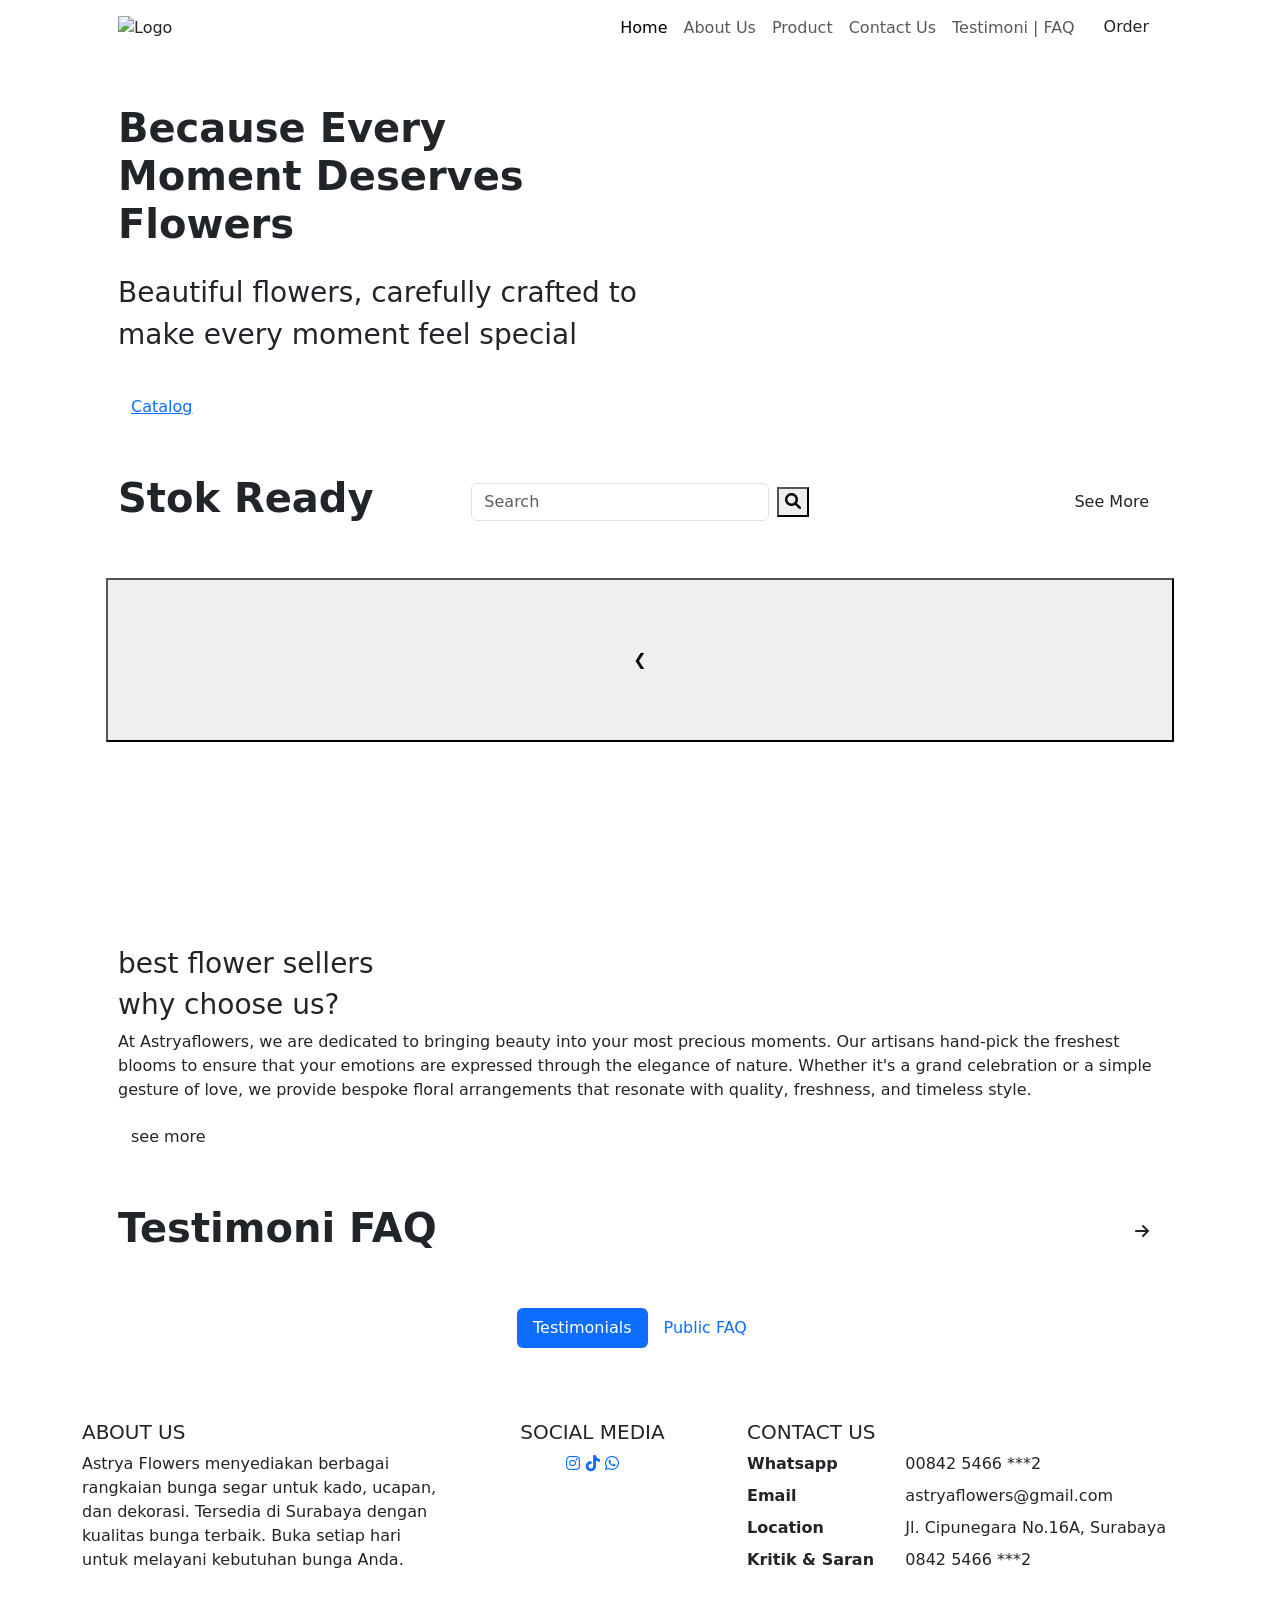
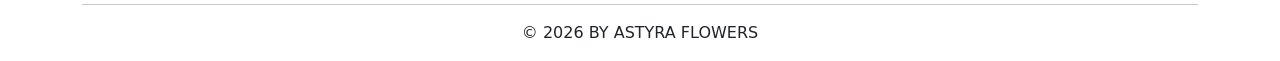
==== index.html @ 5ad3dd06 "Add files via upload" ====
<!doctype html>
<html lang="en">
  <head>
    <meta charset="utf-8" />
    <meta name="viewport" content="width=device-width, initial-scale=1" />
    <title>Tokoh Bunga Si Tasya</title>
    <link
      href="https://cdn.jsdelivr.net/npm/bootstrap@5.3.8/dist/css/bootstrap.min.css"
      rel="stylesheet"
      integrity="sha384-sRIl4kxILFvY47J16cr9ZwB07vP4J8+LH7qKQnuqkuIAvNWLzeN8tE5YBujZqJLB"
      crossorigin="anonymous"
    />
    <link
      rel="stylesheet"
      href="https://cdnjs.cloudflare.com/ajax/libs/font-awesome/6.0.0/css/all.min.css"
    />
    <link
      href="https://fonts.googleapis.com/css2?family=Poppins:ital,wght@0,100;0,200;
0,300;0,400;0,500;0,600;0,700;0,800;0,900;1,100;1,200;1,300;1,400;1,500;1,600;1,700;1,800;1,900&display=swap"
      rel="stylesheet"
    />
    <link rel="preconnect" href="https://fonts.googleapis.com" />
    <link rel="preconnect" href="https://fonts.gstatic.com" crossorigin />
    <link
      href="https://fonts.googleapis.com/css2?family=Manrope:wght@200..800&family=Poppins:ital,wght@0,100;0,
200;0,300;0,400;0,500;0,600;0,700;0,800;0,900;1,100;1,200;1,300;1,400;1,500;1,600;1,700;1,800;1,900&display=swap"
      rel="stylesheet"
    />
    <script src="assets/js/script.js"></script>
    <link rel="stylesheet" href="assets/css/style.css" />
  </head>
  <body>
    <nav class="navbar navbar-expand-lg bg-body fixed-top sticky-top">
      <div class="container-lg px-sm-5">
        <img
          src="assets/img/logo.png"
          alt="Logo"
          width="130"
          class="d-inline-block align-text-top"
        />
        <button
          class="navbar-toggler"
          type="button"
          data-bs-toggle="collapse"
          data-bs-target="#navbarNav"
        >
          <i class="fas fa-bars"></i>
        </button>
        <div
          class="collapse navbar-collapse justify-content-end"
          id="navbarNav"
        >
          <ul class="navbar-nav">
            <li class="nav-item">
              <a class="nav-link active" aria-current="page" href="index.html"
                >Home</a
              >
            </li>
            <li class="nav-item">
              <a class="nav-link" href="menu/aboutus.html">About Us</a>
            </li>
            <li class="nav-item">
              <a class="nav-link" href="menu/search.html">Product</a>
            </li>
            <li class="nav-item">
              <a class="nav-link" href="menu/contact.html">Contact Us</a>
            </li>
            <li class="nav-item">
              <a class="nav-link" href="menu/testimoni.html">Testimoni | FAQ</a>
            </li>
            <li class="nav-item ms-2">
              <a
                href="menu/order.html"
                class="btn"
                tabindex="-1"
                role="button"
                aria-disabled="true"
                >Order</a
              >
            </li>
          </ul>
        </div>
      </div>
    </nav>
    <main class="container-lg px-5">
      <div class="my-5">
        <div class="content1 d-flex flex-column flex-md-row">
          <div class="col order-2 order-md-1 d-flex align-items-center">
            <div class="content-left d-flex flex-column gap-3">
              <h1 class="content-left-text fw-bold">
                Because Every <br />
                <span> Moment Deserves</span> <br />
                Flowers
              </h1>

              <p class="fs-3">
                Beautiful flowers, carefully crafted to make every moment feel
                special
              </p>

              <button class="btn align-self-start" type="button">
                <a href="menu/catalog.html"> Catalog</a>
              </button>
            </div>
          </div>
          <div class="col order-1 order-md-2 d-flex align-items-center">
            <div class="content-right">
              <img
                src="assets/img/content-img1.jpeg"
                class="content-right-img"
                alt=""
              />
            </div>
          </div>
        </div>
      </div>
      <div class="content2 my-5">
        <div
          class="content2-top mb-5 d-flex flex-md-row flex-column gap-3 align-items-center"
        >
          <div class="left col">
            <h1 class="heading fw-bold text-start"><span>Stok </span>Ready</h1>
          </div>
          <div class="center col">
            <form class="d-flex align-items-center" role="search">
              <input
                class="form-control me-2"
                type="search"
                placeholder="Search"
                aria-label="Search"
              />
              <button class="search-btn">
                <i class="fa-solid fa-magnifying-glass"></i>
              </button>
            </form>
          </div>
          <div
            class="right col justify-content-lg-end justify-content-center d-none d-md-flex"
          >
            <a href="menu/search.html" class="btn">See More</a>
          </div>
        </div>
        <div class="content2-main position-relative">
          <div
            class="row g-4 flex-nowrap overflow-hidden"
            id="productSlider"
            style="scroll-behavior: smooth"
          >
            <button class="btn-slider prev" onclick="slideLeft()">
              &#10094;
            </button>
            <button class="btn-slider next" onclick="slideRight()">
              &#10095;
            </button>
            <div class="col-lg-3 col-md-4 col-12 col-slider">
              <div class="card custom-card mb-3">
                <div class="img-wrapper">
                  <img
                    src="assets/img/img (1).jpg"
                    class="card-img-top"
                    alt="..."
                  />
                </div>
                <div class="card-body row">
                  <div class="col-6 text-start">Arlina</div>
                  <div class="col-6 text-end">
                    <span class="badge-custom">31</span>
                  </div>
                  <div class="col-12 text-harga">Rp.500.000</div>
                </div>
                <div
                  class="card-footer d-flex align-items-center justify-content-center gap-2"
                >
                  <i class="fa-brands fa-whatsapp fs-4"></i>
                  <span>Order Now</span>
                </div>
              </div>
            </div>
            <div class="col-lg-3 col-md-4 col-12 col-slider">
              <div class="card custom-card mb-3">
                <div class="img-wrapper">
                  <img
                    src="assets/img/img (2).jpg"
                    class="card-img-top"
                    alt="..."
                  />
                </div>
                <div class="card-body row">
                  <div class="col-6 text-start">Arlina</div>
                  <div class="col-6 text-end">
                    <span class="badge-custom">31</span>
                  </div>
                  <div class="col-12 text-harga">Rp.500.000</div>
                </div>
                <div
                  class="card-footer d-flex align-items-center justify-content-center gap-2"
                >
                  <i class="fa-brands fa-whatsapp fs-4"></i>
                  <span>Order Now</span>
                </div>
              </div>
            </div>
            <div class="col-lg-3 col-md-4 col-12 col-slider">
              <div class="card custom-card mb-3">
                <div class="img-wrapper">
                  <img
                    src="assets/img/img (3).jpg"
                    class="card-img-top"
                    alt="..."
                  />
                </div>
                <div class="card-body row">
                  <div class="col-6 text-start">Arlina</div>
                  <div class="col-6 text-end">
                    <span class="badge-custom">31</span>
                  </div>
                  <div class="col-12 text-harga">Rp.500.000</div>
                </div>
                <div
                  class="card-footer d-flex align-items-center justify-content-center gap-2"
                >
                  <i class="fa-brands fa-whatsapp fs-4"></i>
                  <span>Order Now</span>
                </div>
              </div>
            </div>
            <div class="col-lg-3 col-md-4 col-12 col-slider">
              <div class="card custom-card mb-3">
                <div class="img-wrapper">
                  <img
                    src="assets/img/img (1).jpg"
                    class="card-img-top"
                    alt="..."
                  />
                </div>
                <div class="card-body row">
                  <div class="col-6 text-start">Arlina</div>
                  <div class="col-6 text-end">
                    <span class="badge-custom">31</span>
                  </div>
                  <div class="col-12 text-harga">Rp.500.000</div>
                </div>
                <div
                  class="card-footer d-flex align-items-center justify-content-center gap-2"
                >
                  <i class="fa-brands fa-whatsapp fs-4"></i>
                  <span>Order Now</span>
                </div>
              </div>
            </div>
            <div class="col-lg-3 col-md-4 col-12 col-slider">
              <div class="card custom-card mb-3">
                <div class="img-wrapper">
                  <img
                    src="assets/img/img (2).jpg"
                    class="card-img-top"
                    alt="..."
                  />
                </div>
                <div class="card-body row">
                  <div class="col-6 text-start">Arlina</div>
                  <div class="col-6 text-end">
                    <span class="badge-custom">31</span>
                  </div>
                  <div class="col-12 text-harga">Rp.500.000</div>
                </div>
                <div
                  class="card-footer d-flex align-items-center justify-content-center gap-2"
                >
                  <i class="fa-brands fa-whatsapp fs-4"></i>
                  <span>Order Now</span>
                </div>
              </div>
            </div>
            <div class="col-lg-3 col-md-4 col-12 col-slider">
              <div class="card custom-card mb-3">
                <div class="img-wrapper">
                  <img
                    src="assets/img/img (3).jpg"
                    class="card-img-top"
                    alt="..."
                  />
                </div>
                <div class="card-body row">
                  <div class="col-6 text-start">Arlina</div>
                  <div class="col-6 text-end">
                    <span class="badge-custom">31</span>
                  </div>
                  <div class="col-12 text-harga">Rp.500.000</div>
                </div>
                <div
                  class="card-footer d-flex align-items-center justify-content-center gap-2"
                >
                  <i class="fa-brands fa-whatsapp fs-4"></i>
                  <span>Order Now</span>
                </div>
              </div>
            </div>
            <div class="col-lg-3 col-md-4 col-12 col-slider">
              <div class="card custom-card mb-3">
                <div class="img-wrapper">
                  <img
                    src="assets/img/img (1).jpg"
                    class="card-img-top"
                    alt="..."
                  />
                </div>
                <div class="card-body row">
                  <div class="col-6 text-start">Arlina</div>
                  <div class="col-6 text-end">
                    <span class="badge-custom">31</span>
                  </div>
                  <div class="col-12 text-harga">Rp.500.000</div>
                </div>
                <div
                  class="card-footer d-flex align-items-center justify-content-center gap-2"
                >
                  <i class="fa-brands fa-whatsapp fs-4"></i>
                  <span>Order Now</span>
                </div>
              </div>
            </div>
          </div>
        </div>
        <div class="content3 my-5">
          <div class="row">
            <div class="video-container">
              <video src="assets/video/video.mp4" loop autoplay muted></video>
              <h3>best flower sellers</h3>
            </div>
            <div class="content-about-us">
              <h3>why choose us?</h3>
              <p>
                At Astryaflowers, we are dedicated to bringing beauty into your
                most precious moments. Our artisans hand-pick the freshest
                blooms to ensure that your emotions are expressed through the
                elegance of nature. Whether it's a grand celebration or a simple
                gesture of love, we provide bespoke floral arrangements that
                resonate with quality, freshness, and timeless style.
              </p>
              <a href="#" class="btn"> see more</a>
            </div>
          </div>
        </div>
      </div>
      <div class="content4 my-5">
        <div
          class="content4-test mb-5 d-flex flex-md-row flex-column gap-3 align-items-center"
        >
          <div class="left col">
            <h1 class="heading fw-bold text-start">
              <span>Testimoni </span>FAQ
            </h1>
          </div>
          <div
            class="right col justify-content-lg-end justify-content-center d-none d-md-flex"
          >
            <a href="menu/search.html" class="btn"
              ><i class="fa-solid fa-arrow-right"></i
            ></a>
          </div>
        </div>
        <div class="row d-flex align-items-center justify-content-center">
          <div class="col-lg-7">
            <ul
              class="nav nav-pills mb-4 justify-content-center"
              id="pills-tab"
              role="tablist"
            >
              <li class="nav-item">
                <button
                  class="nav-link active custom-pill"
                  id="pills-testi-tab"
                  data-bs-toggle="pill"
                  data-bs-target="#pills-testi"
                >
                  Testimonials
                </button>
              </li>
              <li class="nav-item">
                <button
                  class="nav-link custom-pill"
                  id="pills-faq-tab"
                  data-bs-toggle="pill"
                  data-bs-target="#pills-faq"
                >
                  Public FAQ
                </button>
              </li>
            </ul>

            <div class="tab-content" id="pills-tabContent">
              <div class="tab-pane fade show active" id="pills-testi">
                <div id="testimonialList" class="feedback-display-area"></div>
              </div>
              <div class="tab-pane fade" id="pills-faq">
                <div id="faqList" class="feedback-display-area"></div>
              </div>
            </div>
          </div>
        </div>
      </div>
    </main>
    <footer class="footer-section">
      <div class="container">
        <div class="row gy-4">
          <div class="col-lg-4 col-md-6">
            <h5 class="footer-title">ABOUT US</h5>
            <p class="footer-text">
              Astrya Flowers menyediakan berbagai rangkaian bunga segar untuk
              kado, ucapan, dan dekorasi. Tersedia di Surabaya dengan kualitas
              bunga terbaik. Buka setiap hari untuk melayani kebutuhan bunga
              Anda.
            </p>
          </div>

          <div class="col-lg-3 col-md-6 text-lg-center">
            <h5 class="footer-title">SOCIAL MEDIA</h5>
            <div class="social-icons">
              <a href="#"><i class="fa-brands fa-instagram"></i></a>
              <a href="#"><i class="fa-brands fa-tiktok"></i></a>
              <a href="#"><i class="fa-brands fa-whatsapp"></i></a>
            </div>
          </div>

          <div class="col-lg-5 col-md-12">
            <h5 class="footer-title">CONTACT US</h5>
            <div class="contact-info">
              <div class="row mb-2">
                <div class="col-4 fw-bold label-color">Whatsapp</div>
                <div class="col-8 footer-text">00842 5466 ***2</div>
              </div>
              <div class="row mb-2">
                <div class="col-4 fw-bold label-color">Email</div>
                <div class="col-8 footer-text">astryaflowers@gmail.com</div>
              </div>
              <div class="row mb-2">
                <div class="col-4 fw-bold label-color">Location</div>
                <div class="col-8 footer-text">
                  Jl. Cipunegara No.16A, Surabaya
                </div>
              </div>
              <div class="row">
                <div class="col-4 fw-bold label-color">Kritik & Saran</div>
                <div class="col-8 footer-text">0842 5466 ***2</div>
              </div>
            </div>
          </div>
        </div>
        <div class="footer-bottom text-center">
          <hr class="footer-hr" />
          <p>&copy; 2026 BY ASTYRA FLOWERS</p>
        </div>
      </div>
    </footer>

    <script src="assets/js/script.js"></script>
    <script
      src="https://cdn.jsdelivr.net/npm/bootstrap@5.3.8/dist/js/bootstrap.bundle.min.js"
      integrity="sha384-FKyoEForCGlyvwx9Hj09JcYn3nv7wiPVlz7YYwJrWVcXK/BmnVDxM+D2scQbITxI"
      crossorigin="anonymous"
    ></script>
  </body>
</html>
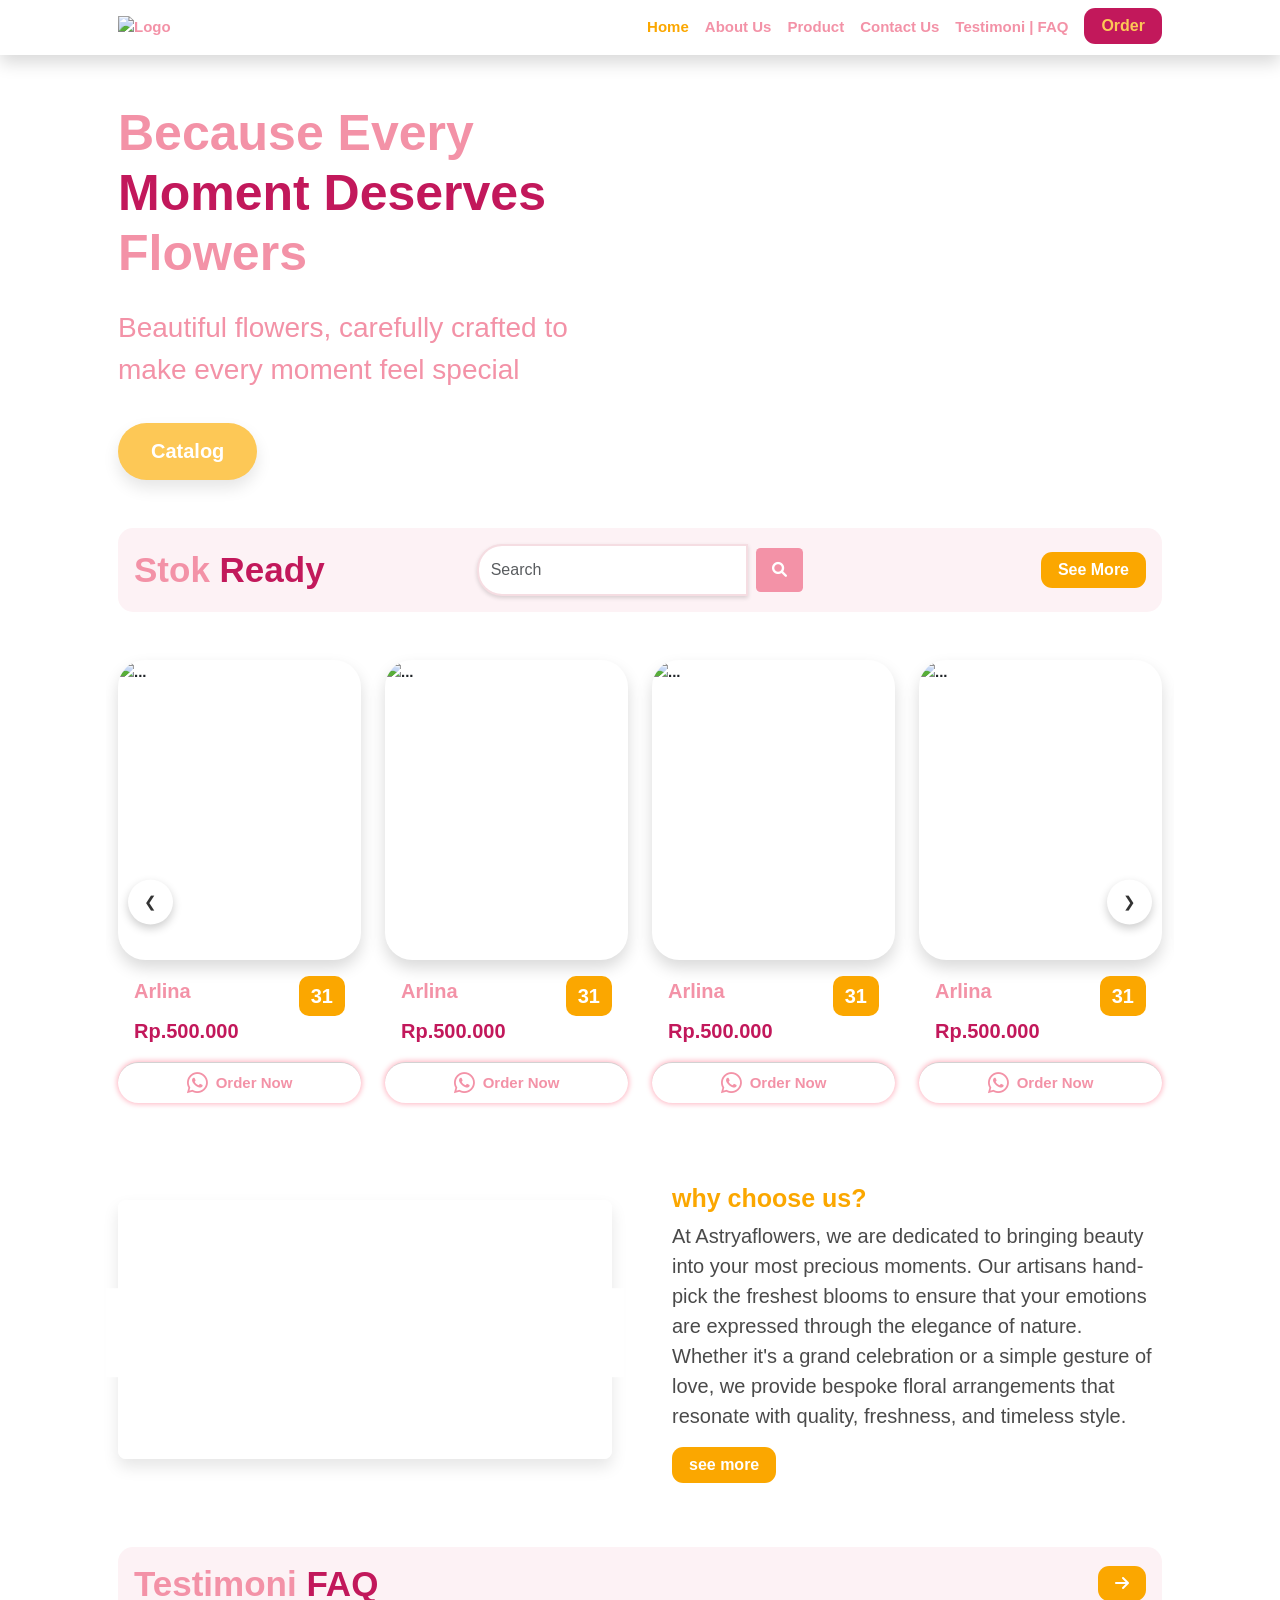
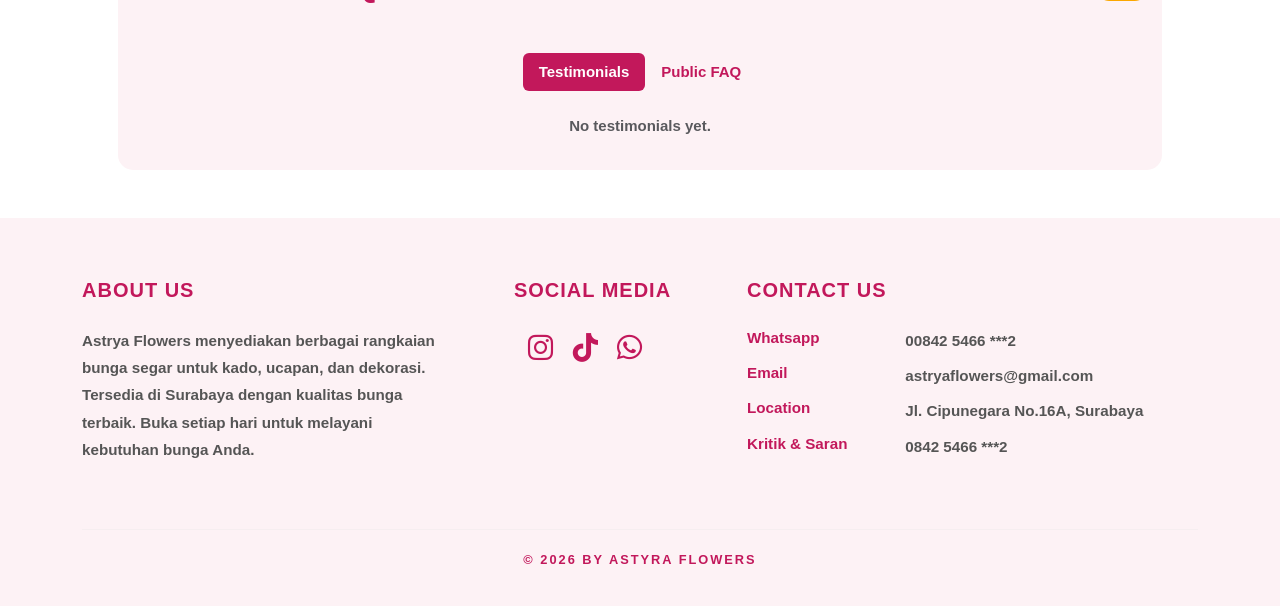
==== commit 1c95273d: "Update index.html" ====
--- a/index.html
+++ b/index.html
@@ -26,8 +26,8 @@
 200;0,300;0,400;0,500;0,600;0,700;0,800;0,900;1,100;1,200;1,300;1,400;1,500;1,600;1,700;1,800;1,900&display=swap"
       rel="stylesheet"
     />
-    <script src="assets/js/script.js"></script>
-    <link rel="stylesheet" href="assets/css/style.css" />
+    <script src="js/script.js"></script>
+    <link rel="stylesheet" href="css/style.css" />
   </head>
   <body>
     <nav class="navbar navbar-expand-lg bg-body fixed-top sticky-top">
@@ -454,7 +454,7 @@
       </div>
     </footer>
 
-    <script src="assets/js/script.js"></script>
+    <script src="js/script.js"></script>
     <script
       src="https://cdn.jsdelivr.net/npm/bootstrap@5.3.8/dist/js/bootstrap.bundle.min.js"
       integrity="sha384-FKyoEForCGlyvwx9Hj09JcYn3nv7wiPVlz7YYwJrWVcXK/BmnVDxM+D2scQbITxI"
--- a/css/style.css
+++ b/css/style.css
@@ -0,0 +1,889 @@
+:root {
+  --primary-text: "poppins", sans-serif;
+  --secondary-text: "manrope", sans-serif;
+  --pink: #f392a7;
+  --black: #000000;
+  --white: #ffffff;
+  --yellow: #fdc856;
+  --maroon: #c2185b;
+  --yellow1: #fba700;
+  --regular: 400;
+  --semibold: 600;
+  --bold: 700;
+  --shadow-soft: 0 0.3rem 0.5rem rgba(0, 0, 0, 0.1);
+  --shadow-medium: 0 8px 16px rgba(0, 0, 0, 0.15);
+  --radius-pill: 5rem;
+  --radius-soft: 5px;
+}
+body {
+  font-family: var(--primary-text);
+  font-weight: var(--semibold);
+  color: var(--pink) !important;
+  font-size: 15px;
+}
+
+.navbar {
+  box-shadow: var(--shadow-medium);
+}
+.navbar-nav .nav-item a {
+  color: var(--pink);
+  transition: color 0.2s;
+}
+.navbar-nav .nav-item a:hover {
+  color: var(--yellow1);
+}
+.navbar-nav .nav-item .active {
+  color: var(--yellow1);
+}
+.navbar-nav .nav-item .btn {
+  font-weight: var(--bold);
+  padding: 0.3rem 1rem;
+  border-radius: 0.7rem;
+  background-color: var(--maroon);
+  color: var(--yellow);
+  transition:
+    color 0.2s,
+    background-color 0.2s;
+}
+.navbar-nav .nav-item .btn:hover {
+  color: var(--white);
+  background-color: var(--pink);
+}
+.navbar-toggler {
+  border: none;
+  color: var(--pink);
+}
+
+.navbar-toggler:focus {
+  outline: none;
+  box-shadow: none;
+}
+.content-left h1 {
+  font-size: 50px;
+  font-family: var(--primary-text);
+}
+.content-left-text span {
+  color: var(--maroon);
+  font-weight: var(--bold);
+}
+.content-left p {
+  font-weight: var(--regular);
+  font-family: var(--secondary-text);
+}
+.content-left .btn {
+  background-color: var(--yellow);
+  padding: 0.8rem 2rem;
+  border-radius: 5rem;
+  font-size: 20px;
+  box-shadow: 0 8px 16px rgba(0, 0, 0, 0.1);
+}
+.content-left .btn a {
+  text-decoration: none;
+  color: var(--white);
+  font-weight: var(--bold);
+}
+.content-left .btn:hover {
+  background-color: var(--yellow1);
+}
+
+.content-right-img {
+  width: 100%;
+
+  -webkit-mask-image: linear-gradient(to bottom, black 50%, transparent 100%);
+  mask-image: linear-gradient(to bottom, black 50%, transparent 100%);
+
+  -webkit-mask-repeat: no-repeat;
+  mask-repeat: no-repeat;
+
+  -webkit-mask-size: 100% 100%;
+  mask-size: 100% 100%;
+}
+
+.content2 .content2-top {
+  border-radius: 15px;
+  padding: 1rem;
+  background: #fdf2f5;
+}
+.content2 .heading {
+  font-family: var(--primary-text);
+  font-weight: var(--bold);
+  font-size: 35px;
+  color: var(--maroon);
+  margin: 0;
+}
+.content2 span {
+  color: var(--pink);
+  margin: 0;
+}
+.content2 .content2-top .btn {
+  font-weight: var(--bold);
+  padding: 0.3rem 1rem;
+  border-radius: 0.7rem;
+  background-color: var(--yellow1);
+  color: var(--white);
+  transition:
+    color 0.2s,
+    background-color 0.2s;
+}
+.content2 .content2-top .btn:hover {
+  color: var(--white);
+  background-color: var(--pink);
+}
+.content2 .center .search-btn {
+  background: var(--pink);
+  border: none;
+  padding: 11px 16px;
+  border-radius: 10%;
+  color: var(--white);
+}
+.content2 .center .form-control {
+  border: 2px solid #f5dde2;
+  border-radius: 25px 0 0 25px;
+  box-shadow: 0 2px 4px rgba(0, 0, 0, 0.15);
+}
+.content2 .center .form-control:focus {
+  box-shadow:
+    0 0 10px pink,
+    0 0 20px pink;
+  border: 2px solid var(--pink);
+}
+.content2-main .card {
+  border: none;
+}
+
+.content2-main .img-wrapper {
+  width: 100%;
+  height: 300px;
+  overflow: hidden;
+  border-radius: 1.7rem;
+  box-shadow: var(--shadow-medium);
+}
+
+.content2-main .img-wrapper img {
+  width: 100%;
+  height: 100%;
+  object-fit: cover;
+  transition: transform 0.4s ease;
+}
+.content2-main .img-wrapper:hover img {
+  transform: scale(1.1);
+}
+
+.content2-main .card-footer {
+  width: 100%;
+  box-shadow:
+    0 0 5px pink,
+    0 0 7px pink;
+  border-radius: 2rem;
+  background: var(--white);
+  color: var(--marron) !important;
+  padding: 8px 13px;
+  transition:
+    background 0.3s,
+    color 0.3s;
+}
+
+.content2-main .card-footer i {
+  color: var(--pink);
+}
+
+.content2-main .card-footer:hover {
+  width: 100%;
+  box-shadow:
+    0 0 5px rgb(159, 149, 151),
+    0 0 7px rgb(148, 132, 134);
+  border-radius: 2rem;
+  background: var(--maroon);
+  color: var(--pink);
+  padding: 8px 13px;
+}
+.content2-main .card-body .text-start {
+  font-weight: var(--bold);
+  font-size: 20px;
+  color: var(--pink);
+}
+.content2-main .card-body .text-harga {
+  font-weight: var(--semibold);
+  font-size: 20px;
+  color: var(--maroon);
+}
+
+.badge-custom {
+  display: inline-block;
+  font-weight: var(--bold);
+  font-size: 20px;
+  background: var(--yellow1);
+  color: #fff !important;
+  padding: 5px 12px;
+  border-radius: 10px;
+  transition: background 0.2s;
+}
+
+.badge-custom:hover {
+  background: var(--pink);
+}
+
+.content2-main {
+  position: relative;
+}
+
+.btn-slider {
+  position: absolute;
+  top: 50%;
+  transform: translateY(-50%);
+  z-index: 999;
+  background: white;
+  color: #333;
+  border: none;
+  box-shadow: 0 4px 10px rgba(0, 0, 0, 0.2);
+  width: 45px;
+  height: 45px;
+  border-radius: 50%;
+  display: flex;
+  align-items: center;
+  justify-content: center;
+  cursor: pointer;
+  transition: all 0.3s ease;
+}
+
+.btn-slider.prev {
+  left: 10px;
+}
+
+.btn-slider.next {
+  right: 10px;
+}
+
+.btn-slider:hover {
+  background: var(--maroon);
+  color: white;
+}
+
+.content3 .row {
+  display: flex;
+  align-items: center;
+  justify-content: center;
+  gap: 2rem;
+  font-family: var(--primary-text);
+  flex-wrap: wrap;
+}
+.content3 .row .video-container {
+  flex: 1 1 30rem;
+  position: relative;
+  width: 100%;
+}
+.content3 .row .video-container h3 {
+  position: absolute;
+  top: 50%;
+  left: 0;
+  transform: translateY(-50%);
+  font-size: clamp(1.5rem, 5vw, 3rem);
+  background: var(--white);
+  width: 100%;
+  padding: 1rem;
+  text-align: center;
+  mix-blend-mode: screen;
+  margin: 0;
+}
+.content3 .row .video-container video {
+  width: 100%;
+  border: 0.8rem solid white; 
+  border-radius: 0.5rem;
+  box-shadow: 0 0.5rem 1rem rgba(0, 0, 0, 0.1);
+  object-fit: cover;
+}
+.content3 .row .content-about-us {
+  flex: 1 1 30rem;
+  padding: 1rem;
+}
+
+.content3 .row .content-about-us h3 {
+  font-size: 25px;
+  color: var(--yellow1);
+  font-weight: var(--bold);
+}
+.content3 .row .content-about-us p {
+  font-size: 20px;
+  color: #4a4a4a;
+  font-family: var(--secondary-text);
+  line-height: 1.5;
+  font-weight: var(--regular);
+}
+
+.content3 .row .content-about-us .btn {
+  font-weight: var(--bold);
+  padding: 0.3rem 1rem;
+  border-radius: 0.7rem;
+  background-color: var(--yellow1);
+  color: var(--white);
+  transition:
+    color 0.2s,
+    background-color 0.2s;
+}
+
+.content3 .row .content-about-us .btn:hover {
+  color: var(--white);
+  background-color: var(--pink);
+}
+
+.footer-section {
+  background-color: #fdf2f5;
+  padding: 60px 0 20px;
+  color: #4a4a4a;
+  font-size: 0.95rem;
+}
+
+.footer-title {
+  color: var(--maroon);
+  font-weight: 700;
+  margin-bottom: 25px;
+  letter-spacing: 1px;
+}
+
+.footer-text {
+  line-height: 1.8;
+  color: #555;
+}
+
+.label-color {
+  color: var(--maroon);
+}
+
+.social-icons a {
+  font-size: 1.8rem;
+  color: var(--maroon);
+  margin-right: 15px;
+  transition: 0.3s;
+}
+
+.social-icons a:hover {
+  opacity: 0.7;
+}
+
+.footer-bottom {
+  margin-top: 50px;
+  text-transform: uppercase;
+  font-size: 0.8rem;
+  letter-spacing: 2px;
+  color: var(--maroon);
+}
+
+.footer-hr {
+  border-top: 1px solid #e0e0e0;
+  margin-bottom: 20px;
+}
+.catalog .title {
+  font-size: 70px;
+  font-weight: var(--bold);
+  color: var(--maroon);
+  line-height: 1.2;
+}
+.catalog .title span {
+  font-family: "Playfair Display", serif;
+  font-weight: var(--bold);
+  font-style: italic;
+  color: var(--yellow1);
+}
+.catalog1 .search-btn {
+  background: var(--pink);
+  border: none;
+  padding: 8px 13px;
+  border-radius: 10%;
+  color: var(--white);
+}
+.catalog1 .form-control {
+  border: 2px solid #f5dde2;
+  border-radius: 25px 0 0 25px;
+  box-shadow: 0 2px 4px rgba(0, 0, 0, 0.15);
+}
+.catalog1 .form-control:focus {
+  box-shadow:
+    0 0 10px pink,
+    0 0 20px pink;
+  border: 2px solid var(--pink);
+}
+.img-wrapper {
+  overflow: hidden;
+  border-radius: 10px;
+}
+.card-overlay {
+  position: absolute;
+  top: 0;
+  left: 0;
+  width: 100%;
+  height: 100%;
+  display: flex;
+  align-items: center;
+  justify-content: center;
+  transition: 0.3s;
+}
+
+.overlay-content {
+  background: rgba(255, 255, 255, 0.9);
+  padding: 10px 20px;
+  border-radius: 50px;
+  text-align: center;
+  color: var(--maroon);
+  box-shadow: 0 4px 15px rgba(0, 0, 0, 0.1);
+  min-width: 120px;
+  border: 1px solid rgba(255, 255, 255, 0.3);
+}
+
+.overlay-content h6 {
+  font-weight: 700;
+  font-size: 0.9rem;
+  margin-bottom: 0;
+}
+
+.overlay-content a {
+  font-size: 0.75rem;
+  color: #666;
+  display: block;
+  text-decoration: none;
+}
+
+.img-wrapper:hover .overlay-content {
+  transform: scale(1.1);
+  background: #ffffff;
+  transition: 0.3s;
+}
+
+.carousel-item::after {
+  content: "";
+  position: absolute;
+  top: 0;
+  left: 0;
+  width: 100%;
+  height: 100%;
+  background: linear-gradient(rgba(0, 0, 0, 0.2), rgba(0, 0, 0, 0.5));
+  z-index: 1;
+}
+
+.carousel-img {
+  height: 500px;
+  object-fit: cover;
+}
+.carousel-caption {
+  font-size: 25px;
+  text-shadow: 1px rgba(0, 0, 0, 0.1);
+  z-index: 2;
+}
+.carousel-caption h5 {
+  font-family: "Playfair Display", serif;
+  font-style: italic;
+  letter-spacing: 3px;
+  font-weight: var(--semibold);
+}
+
+.sub-title {
+  color: var(--maroon);
+  font-weight: 600;
+  text-transform: uppercase;
+  letter-spacing: 3px;
+  font-size: 0.8rem;
+  display: block;
+  margin-bottom: 5px;
+}
+
+.about-title {
+  font-family: "Playfair Display", serif;
+  font-size: 2.8rem;
+  font-weight: 800;
+  line-height: 1.2;
+  color: #333;
+}
+
+.about-title span {
+  color: var(--maroon);
+  font-style: italic;
+}
+
+.p-highlight {
+  font-size: 1.1rem;
+  font-weight: 600;
+  color: #4a4a4a;
+  line-height: 1.6;
+  margin-bottom: 20px;
+  border-left: 3px solid var(--maroon);
+  padding-left: 15px;
+}
+
+.p-normal {
+  font-size: 0.95rem;
+  color: #666;
+  line-height: 1.8;
+  text-align: justify;
+  margin-bottom: 15px;
+}
+
+.feature-item h4 {
+  color: var(--maroon);
+  font-weight: 800;
+}
+
+.feature-item p {
+  text-transform: uppercase;
+  letter-spacing: 1px;
+  font-weight: 500;
+  color: #888;
+}
+.btn-filter {
+  border: 2px solid var(--maroon);
+  background: transparent;
+  color: var(--maroon);
+  border-radius: 50px;
+  padding: 8px 25px;
+  font-weight: 600;
+  transition: 0.3s;
+}
+
+.btn-filter:hover,
+.btn-filter.active {
+  background: var(--maroon);
+  color: white;
+}
+
+.product-item {
+  transition:
+    transform 0.4s ease,
+    opacity 0.4s ease;
+}
+
+.product-item.hide {
+  display: none;
+}
+
+.contactus .title {
+  font-size: 70px;
+  font-weight: var(--bold);
+  color: var(--maroon);
+  line-height: 1.2;
+}
+.contactus .title span {
+  font-family: "Playfair Display", serif;
+  font-weight: var(--bold);
+  font-style: italic;
+  color: var(--yellow1);
+}
+.contact-content .contact-box {
+  background: var(--maroon);
+  padding: 2rem 1rem;
+  color: var(--white);
+  text-align: center;
+  border-radius: 15px;
+  display: flex;
+  flex-direction: column;
+  align-items: center;
+  justify-content: center;
+  gap: 10px;
+  transition: all 0.3s ease;
+  cursor: pointer;
+  height: 100%;
+  box-shadow: 0 5px 15px rgba(194, 24, 91, 0.2);
+}
+
+.contact-content .contact-box:hover {
+  transform: translateY(-8px);
+  background: #880e4f;
+  box-shadow: 0 10px 25px rgba(194, 24, 91, 0.4);
+}
+
+.contact-content .contact-box i {
+  font-size: 2rem;
+  margin-bottom: 5px;
+}
+
+.contact-content .contact-box span {
+  font-weight: 600;
+  text-transform: uppercase;
+  letter-spacing: 1px;
+  font-size: 0.9rem;
+}
+
+.title-contact {
+  color: #4a4a4a;
+  font-weight: 800;
+  text-transform: uppercase;
+}
+.title-contact span {
+  color: var(--maroon);
+}
+
+.icon-box {
+  width: 45px;
+  height: 45px;
+  background-color: #fdf2f5;
+  color: var(--maroon);
+  border-radius: 12px;
+  display: flex;
+  align-items: center;
+  justify-content: center;
+  font-size: 1.2rem;
+}
+
+.contact-card-form {
+  background: #ffffff;
+  border-radius: 20px;
+  box-shadow: 0 15px 35px rgba(194, 24, 91, 0.08);
+  border: 1px solid #fdf2f5;
+}
+
+.custom-input {
+  background-color: #fdf2f5;
+  border: 1px solid transparent;
+  border-radius: 10px;
+  padding: 12px 15px;
+  transition: 0.3s;
+}
+
+.custom-input:focus {
+  background-color: #fff;
+  border-color: var(--maroon);
+  box-shadow: 0 0 0 0.25rem rgba(194, 24, 91, 0.1);
+  outline: none;
+}
+
+.btn-send {
+  background-color: var(--maroon);
+  color: white;
+  font-weight: 700;
+  padding: 12px;
+  border-radius: 10px;
+  border: none;
+  transition: 0.3s;
+}
+
+.btn-send:hover {
+  background-color: #880e4f;
+  transform: translateY(-2px);
+  box-shadow: 0 5px 15px rgba(194, 24, 91, 0.3);
+  color: white;
+}
+
+.card-input-pink {
+  background: white;
+  border-radius: 20px;
+  border: 1px solid #fce4ec;
+}
+
+.title-pink span {
+  color: var(--maroon);
+  font-weight: 800;
+}
+
+.custom-input {
+  background-color: #fff9fb;
+  border: 1px solid #f8bbd0;
+}
+
+.btn-pink {
+  background-color: var(--maroon);
+  color: white;
+  font-weight: 700;
+  border-radius: 10px;
+  transition: 0.3s;
+}
+
+.btn-pink:hover {
+  background-color: #880e4f;
+  color: white;
+}
+
+.icon-circle-lg {
+  width: 60px;
+  height: 60px;
+  background: #fdf2f5;
+  color: var(--maroon);
+  border-radius: 50%;
+  display: flex;
+  align-items: center;
+  justify-content: center;
+  font-size: 1.5rem;
+}
+
+.text-pink {
+  color: var(--maroon);
+}
+.line-height-lg {
+  line-height: 1.8;
+}
+
+.map-container {
+  border: 1px solid #fdf2f5;
+}
+
+.custom-pill {
+  color: var(--maroon) !important;
+  font-weight: 600;
+}
+
+.custom-pill.active {
+  background-color: var(--maroon) !important;
+  color: white !important;
+}
+
+.feedback-card {
+  background: white;
+  padding: 15px;
+  border-radius: 15px;
+  margin-bottom: 15px;
+  border-left: 5px solid var(--maroon);
+  box-shadow: 0 4px 10px rgba(0, 0, 0, 0.05);
+  animation: fadeIn 0.5s ease;
+}
+
+.form-control,
+.form-select {
+  border: 1px solid #f8bbd0;
+  border-radius: 10px;
+  padding: 12px;
+}
+
+.form-control:focus,
+.form-select:focus {
+  border-color: var(--maroon);
+  box-shadow: 0 0 0 0.25rem rgba(194, 24, 91, 0.1);
+}
+
+.form-label {
+  color: #444;
+  font-size: 0.9rem;
+  margin-bottom: 5px;
+}
+.content4 {
+  border-radius: 15px;
+  padding: 1rem;
+  background: #fdf2f5;
+}
+
+.content4 .heading {
+  font-family: var(--primary-text);
+  font-weight: var(--bold);
+  font-size: 35px;
+  color: var(--maroon);
+  margin: 0;
+}
+.content4 span {
+  color: var(--pink);
+  margin: 0;
+}
+.content4 .right .btn {
+  font-weight: var(--bold);
+  padding: 0.3rem 1rem;
+  border-radius: 0.7rem;
+  background-color: var(--yellow1);
+  color: var(--white);
+  transition:
+    color 0.2s,
+    background-color 0.2s;
+}
+.content4 .right .btn:hover {
+  color: var(--white);
+  background-color: var(--pink);
+}
+
+@keyframes fadeIn {
+  from {
+    opacity: 0;
+    transform: translateY(10px);
+  }
+  to {
+    opacity: 1;
+    transform: translateY(0);
+  }
+}
+
+@media screen and (max-width: 768px) {
+  .btn-slider {
+    width: 35px;
+    height: 35px;
+    font-size: 14px;
+  }
+  .footer-section {
+    text-align: left;
+  }
+
+  .footer-title {
+    margin-bottom: 15px;
+    margin-top: 10px;
+  }
+
+  .social-icons {
+    margin-bottom: 20px;
+  }
+
+  .contact-info .row .col-4 {
+    width: 100%;
+  }
+  .contact-info .row .col-8 {
+    width: 100%;
+    margin-bottom: 10px;
+  }
+  .about-title {
+    font-size: 2rem;
+  }
+  .p-highlight {
+    font-size: 1rem;
+  }
+
+  .content3 .row {
+    gap: 1.5rem;
+    text-align: center; 
+  }
+
+  .content3 .row .video-container video {
+    border: 0.5rem solid white; 
+  }
+  
+  .content3 .row .content-about-us p {
+    font-size: 16px;
+  }
+
+}
+
+@media (max-width: 576px) {
+  .content2-main .img-wrapper {
+    height: 150px;
+  }
+
+  .content2-main .card-footer {
+    padding: 4px 7px;
+  }
+  .content2-main .card-footer:hover {
+    padding: 4px 7px;
+  }
+  .content2-main .card-body .text-start {
+    font-size: 15px;
+  }
+  .content2-main .card-body .text-harga {
+    font-size: 15px;
+  }
+
+  .badge-custom {
+    font-size: 10px;
+    padding: 3px 6px;
+  }
+  .catalog .title {
+    font-size: 50px;
+  }
+}
+
+@media (max-width: 991px) {
+  .map-container {
+    height: 250px;
+  }
+  .contact-info-content {
+    text-align: center;
+    margin-bottom: 30px;
+  }
+  .info-item {
+    justify-content: center;
+  }
+  .content-left h1 {
+    font-size: 30px;
+    text-align: center;
+  }
+  .content-left .btn {
+    padding: none;
+  }
+}
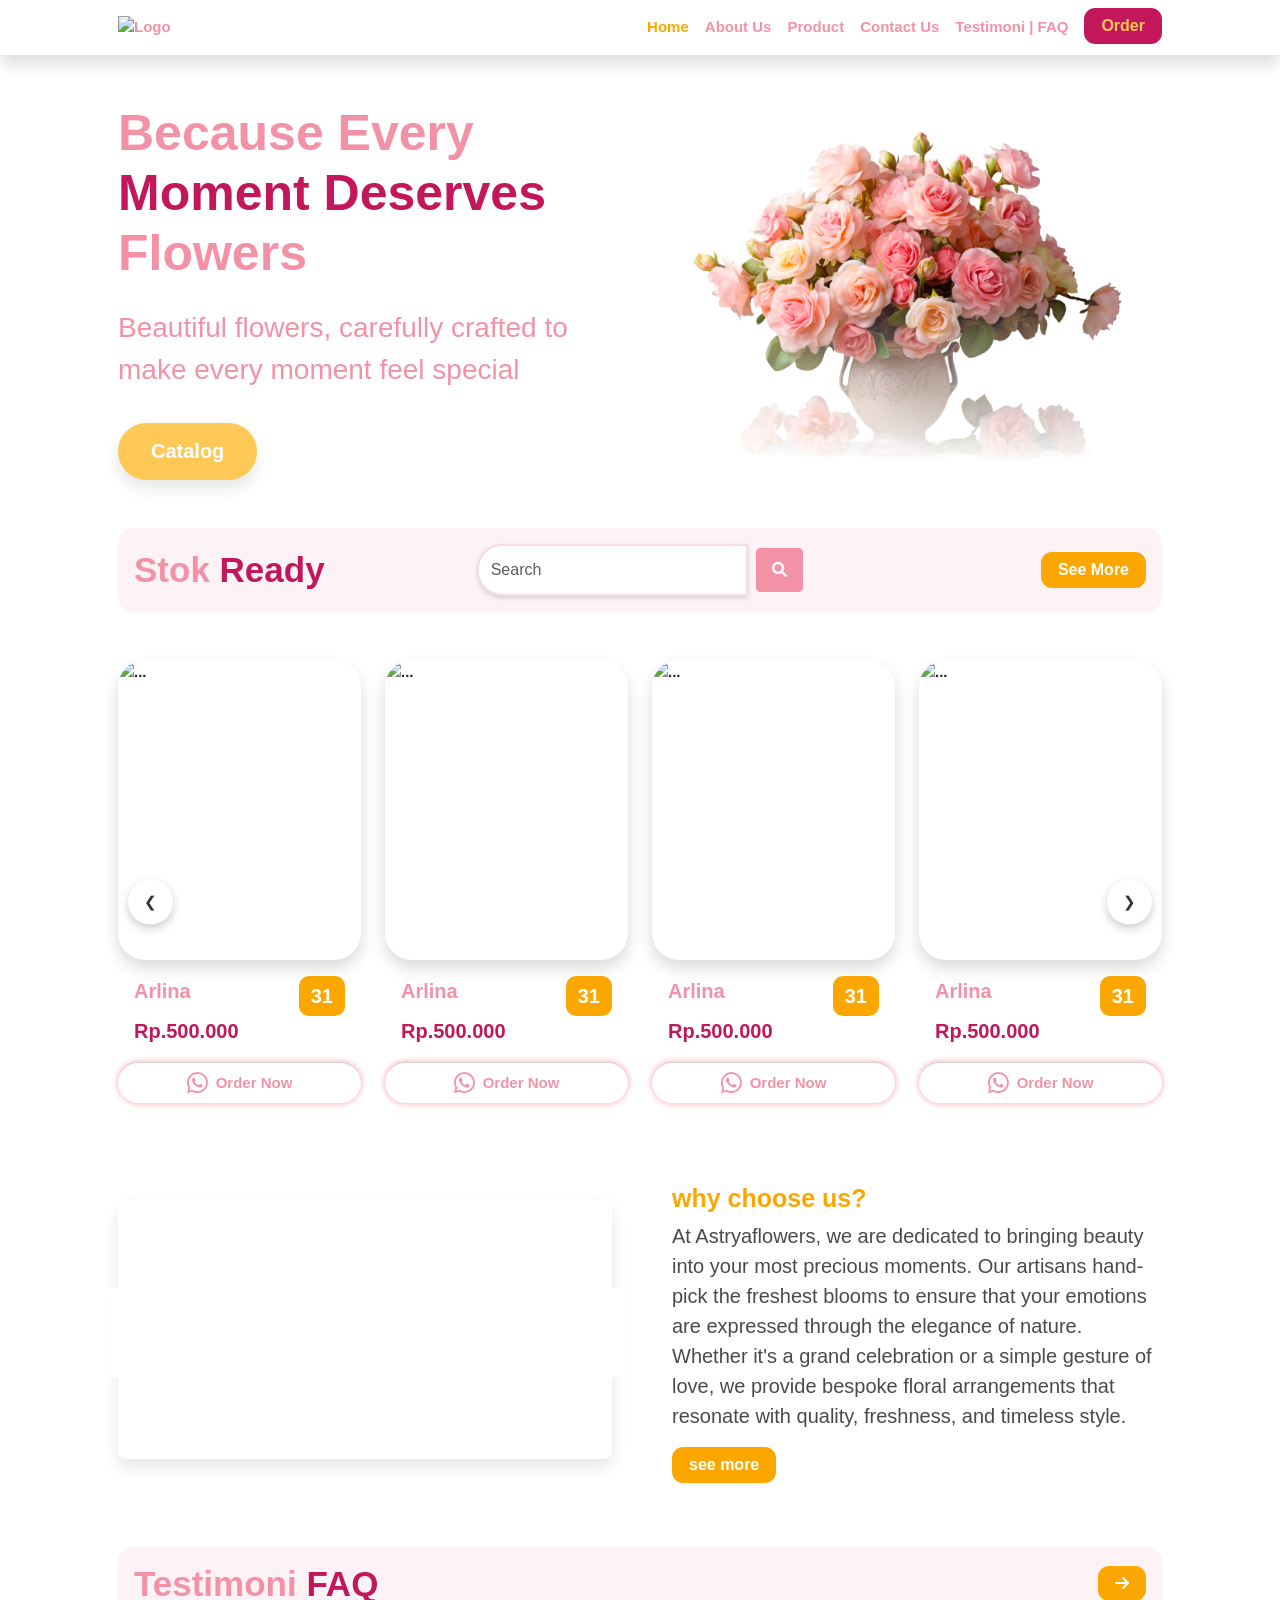
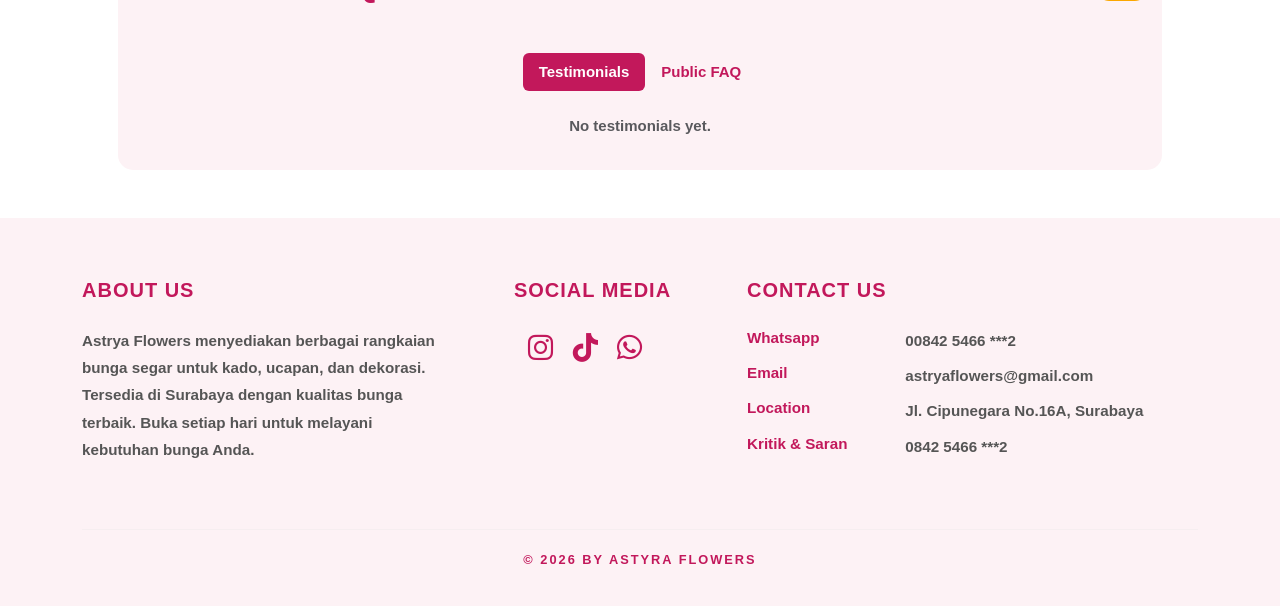
==== commit b15a56e9: "Update index.html" ====
--- a/index.html
+++ b/index.html
@@ -106,7 +106,7 @@
           <div class="col order-1 order-md-2 d-flex align-items-center">
             <div class="content-right">
               <img
-                src="assets/img/content-img1.jpeg"
+                src="img/content-img1.jpeg"
                 class="content-right-img"
                 alt=""
               />
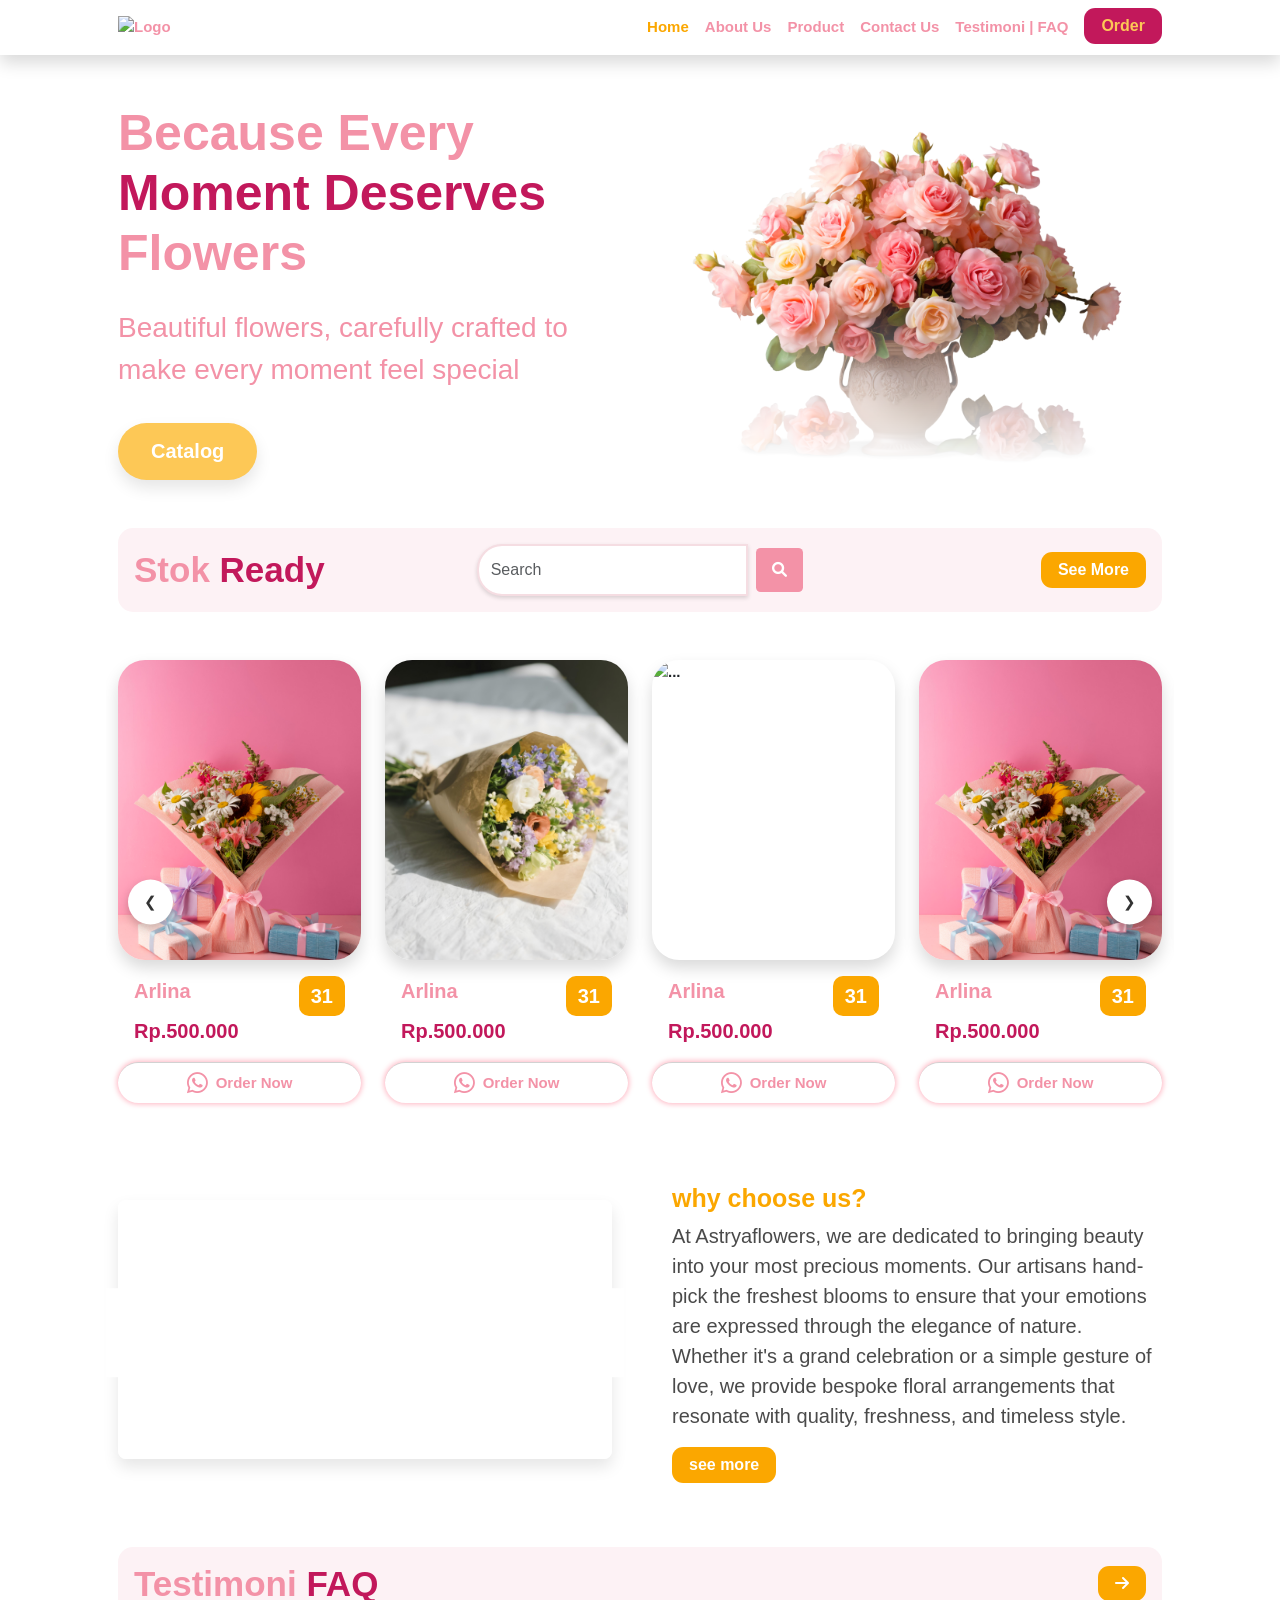
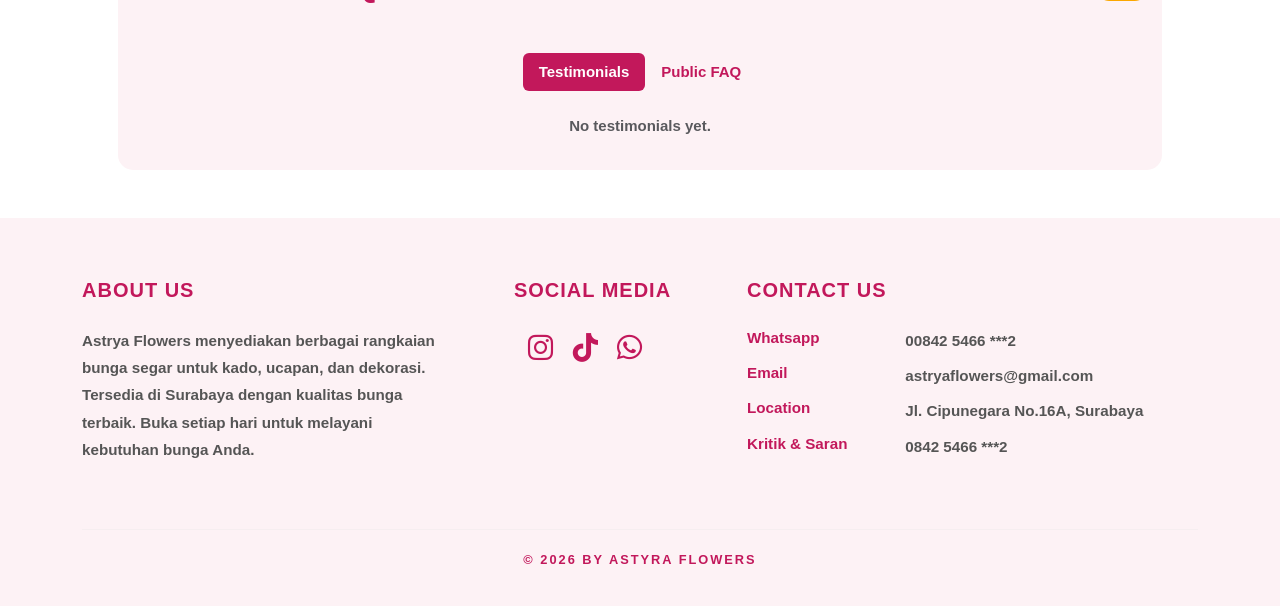
==== commit 8417bdea: "Update index.html" ====
--- a/index.html
+++ b/index.html
@@ -156,151 +156,151 @@
               <div class="card custom-card mb-3">
                 <div class="img-wrapper">
                   <img
-                    src="assets/img/img (1).jpg"
-                    class="card-img-top"
-                    alt="..."
-                  />
-                </div>
-                <div class="card-body row">
-                  <div class="col-6 text-start">Arlina</div>
-                  <div class="col-6 text-end">
-                    <span class="badge-custom">31</span>
-                  </div>
-                  <div class="col-12 text-harga">Rp.500.000</div>
-                </div>
-                <div
-                  class="card-footer d-flex align-items-center justify-content-center gap-2"
-                >
-                  <i class="fa-brands fa-whatsapp fs-4"></i>
-                  <span>Order Now</span>
-                </div>
-              </div>
-            </div>
-            <div class="col-lg-3 col-md-4 col-12 col-slider">
-              <div class="card custom-card mb-3">
-                <div class="img-wrapper">
-                  <img
-                    src="assets/img/img (2).jpg"
-                    class="card-img-top"
-                    alt="..."
-                  />
-                </div>
-                <div class="card-body row">
-                  <div class="col-6 text-start">Arlina</div>
-                  <div class="col-6 text-end">
-                    <span class="badge-custom">31</span>
-                  </div>
-                  <div class="col-12 text-harga">Rp.500.000</div>
-                </div>
-                <div
-                  class="card-footer d-flex align-items-center justify-content-center gap-2"
-                >
-                  <i class="fa-brands fa-whatsapp fs-4"></i>
-                  <span>Order Now</span>
-                </div>
-              </div>
-            </div>
-            <div class="col-lg-3 col-md-4 col-12 col-slider">
-              <div class="card custom-card mb-3">
-                <div class="img-wrapper">
-                  <img
-                    src="assets/img/img (3).jpg"
-                    class="card-img-top"
-                    alt="..."
-                  />
-                </div>
-                <div class="card-body row">
-                  <div class="col-6 text-start">Arlina</div>
-                  <div class="col-6 text-end">
-                    <span class="badge-custom">31</span>
-                  </div>
-                  <div class="col-12 text-harga">Rp.500.000</div>
-                </div>
-                <div
-                  class="card-footer d-flex align-items-center justify-content-center gap-2"
-                >
-                  <i class="fa-brands fa-whatsapp fs-4"></i>
-                  <span>Order Now</span>
-                </div>
-              </div>
-            </div>
-            <div class="col-lg-3 col-md-4 col-12 col-slider">
-              <div class="card custom-card mb-3">
-                <div class="img-wrapper">
-                  <img
-                    src="assets/img/img (1).jpg"
-                    class="card-img-top"
-                    alt="..."
-                  />
-                </div>
-                <div class="card-body row">
-                  <div class="col-6 text-start">Arlina</div>
-                  <div class="col-6 text-end">
-                    <span class="badge-custom">31</span>
-                  </div>
-                  <div class="col-12 text-harga">Rp.500.000</div>
-                </div>
-                <div
-                  class="card-footer d-flex align-items-center justify-content-center gap-2"
-                >
-                  <i class="fa-brands fa-whatsapp fs-4"></i>
-                  <span>Order Now</span>
-                </div>
-              </div>
-            </div>
-            <div class="col-lg-3 col-md-4 col-12 col-slider">
-              <div class="card custom-card mb-3">
-                <div class="img-wrapper">
-                  <img
-                    src="assets/img/img (2).jpg"
-                    class="card-img-top"
-                    alt="..."
-                  />
-                </div>
-                <div class="card-body row">
-                  <div class="col-6 text-start">Arlina</div>
-                  <div class="col-6 text-end">
-                    <span class="badge-custom">31</span>
-                  </div>
-                  <div class="col-12 text-harga">Rp.500.000</div>
-                </div>
-                <div
-                  class="card-footer d-flex align-items-center justify-content-center gap-2"
-                >
-                  <i class="fa-brands fa-whatsapp fs-4"></i>
-                  <span>Order Now</span>
-                </div>
-              </div>
-            </div>
-            <div class="col-lg-3 col-md-4 col-12 col-slider">
-              <div class="card custom-card mb-3">
-                <div class="img-wrapper">
-                  <img
-                    src="assets/img/img (3).jpg"
-                    class="card-img-top"
-                    alt="..."
-                  />
-                </div>
-                <div class="card-body row">
-                  <div class="col-6 text-start">Arlina</div>
-                  <div class="col-6 text-end">
-                    <span class="badge-custom">31</span>
-                  </div>
-                  <div class="col-12 text-harga">Rp.500.000</div>
-                </div>
-                <div
-                  class="card-footer d-flex align-items-center justify-content-center gap-2"
-                >
-                  <i class="fa-brands fa-whatsapp fs-4"></i>
-                  <span>Order Now</span>
-                </div>
-              </div>
-            </div>
-            <div class="col-lg-3 col-md-4 col-12 col-slider">
-              <div class="card custom-card mb-3">
-                <div class="img-wrapper">
-                  <img
-                    src="assets/img/img (1).jpg"
+                    src="img (1).jpg"
+                    class="card-img-top"
+                    alt="..."
+                  />
+                </div>
+                <div class="card-body row">
+                  <div class="col-6 text-start">Arlina</div>
+                  <div class="col-6 text-end">
+                    <span class="badge-custom">31</span>
+                  </div>
+                  <div class="col-12 text-harga">Rp.500.000</div>
+                </div>
+                <div
+                  class="card-footer d-flex align-items-center justify-content-center gap-2"
+                >
+                  <i class="fa-brands fa-whatsapp fs-4"></i>
+                  <span>Order Now</span>
+                </div>
+              </div>
+            </div>
+            <div class="col-lg-3 col-md-4 col-12 col-slider">
+              <div class="card custom-card mb-3">
+                <div class="img-wrapper">
+                  <img
+                    src="img (2).jpg"
+                    class="card-img-top"
+                    alt="..."
+                  />
+                </div>
+                <div class="card-body row">
+                  <div class="col-6 text-start">Arlina</div>
+                  <div class="col-6 text-end">
+                    <span class="badge-custom">31</span>
+                  </div>
+                  <div class="col-12 text-harga">Rp.500.000</div>
+                </div>
+                <div
+                  class="card-footer d-flex align-items-center justify-content-center gap-2"
+                >
+                  <i class="fa-brands fa-whatsapp fs-4"></i>
+                  <span>Order Now</span>
+                </div>
+              </div>
+            </div>
+            <div class="col-lg-3 col-md-4 col-12 col-slider">
+              <div class="card custom-card mb-3">
+                <div class="img-wrapper">
+                  <img
+                    src="img (3).jpg"
+                    class="card-img-top"
+                    alt="..."
+                  />
+                </div>
+                <div class="card-body row">
+                  <div class="col-6 text-start">Arlina</div>
+                  <div class="col-6 text-end">
+                    <span class="badge-custom">31</span>
+                  </div>
+                  <div class="col-12 text-harga">Rp.500.000</div>
+                </div>
+                <div
+                  class="card-footer d-flex align-items-center justify-content-center gap-2"
+                >
+                  <i class="fa-brands fa-whatsapp fs-4"></i>
+                  <span>Order Now</span>
+                </div>
+              </div>
+            </div>
+            <div class="col-lg-3 col-md-4 col-12 col-slider">
+              <div class="card custom-card mb-3">
+                <div class="img-wrapper">
+                  <img
+                    src="img (1).jpg"
+                    class="card-img-top"
+                    alt="..."
+                  />
+                </div>
+                <div class="card-body row">
+                  <div class="col-6 text-start">Arlina</div>
+                  <div class="col-6 text-end">
+                    <span class="badge-custom">31</span>
+                  </div>
+                  <div class="col-12 text-harga">Rp.500.000</div>
+                </div>
+                <div
+                  class="card-footer d-flex align-items-center justify-content-center gap-2"
+                >
+                  <i class="fa-brands fa-whatsapp fs-4"></i>
+                  <span>Order Now</span>
+                </div>
+              </div>
+            </div>
+            <div class="col-lg-3 col-md-4 col-12 col-slider">
+              <div class="card custom-card mb-3">
+                <div class="img-wrapper">
+                  <img
+                    src="img (2).jpg"
+                    class="card-img-top"
+                    alt="..."
+                  />
+                </div>
+                <div class="card-body row">
+                  <div class="col-6 text-start">Arlina</div>
+                  <div class="col-6 text-end">
+                    <span class="badge-custom">31</span>
+                  </div>
+                  <div class="col-12 text-harga">Rp.500.000</div>
+                </div>
+                <div
+                  class="card-footer d-flex align-items-center justify-content-center gap-2"
+                >
+                  <i class="fa-brands fa-whatsapp fs-4"></i>
+                  <span>Order Now</span>
+                </div>
+              </div>
+            </div>
+            <div class="col-lg-3 col-md-4 col-12 col-slider">
+              <div class="card custom-card mb-3">
+                <div class="img-wrapper">
+                  <img
+                    src="img (3).jpg"
+                    class="card-img-top"
+                    alt="..."
+                  />
+                </div>
+                <div class="card-body row">
+                  <div class="col-6 text-start">Arlina</div>
+                  <div class="col-6 text-end">
+                    <span class="badge-custom">31</span>
+                  </div>
+                  <div class="col-12 text-harga">Rp.500.000</div>
+                </div>
+                <div
+                  class="card-footer d-flex align-items-center justify-content-center gap-2"
+                >
+                  <i class="fa-brands fa-whatsapp fs-4"></i>
+                  <span>Order Now</span>
+                </div>
+              </div>
+            </div>
+            <div class="col-lg-3 col-md-4 col-12 col-slider">
+              <div class="card custom-card mb-3">
+                <div class="img-wrapper">
+                  <img
+                    src="img (1).jpg"
                     class="card-img-top"
                     alt="..."
                   />
@@ -325,7 +325,7 @@
         <div class="content3 my-5">
           <div class="row">
             <div class="video-container">
-              <video src="assets/video/video.mp4" loop autoplay muted></video>
+              <video src="video/video.mp4" loop autoplay muted></video>
               <h3>best flower sellers</h3>
             </div>
             <div class="content-about-us">
@@ -338,7 +338,7 @@
                 gesture of love, we provide bespoke floral arrangements that
                 resonate with quality, freshness, and timeless style.
               </p>
-              <a href="#" class="btn"> see more</a>
+              <a href="menu/aboutus.html" class="btn"> see more</a>
             </div>
           </div>
         </div>
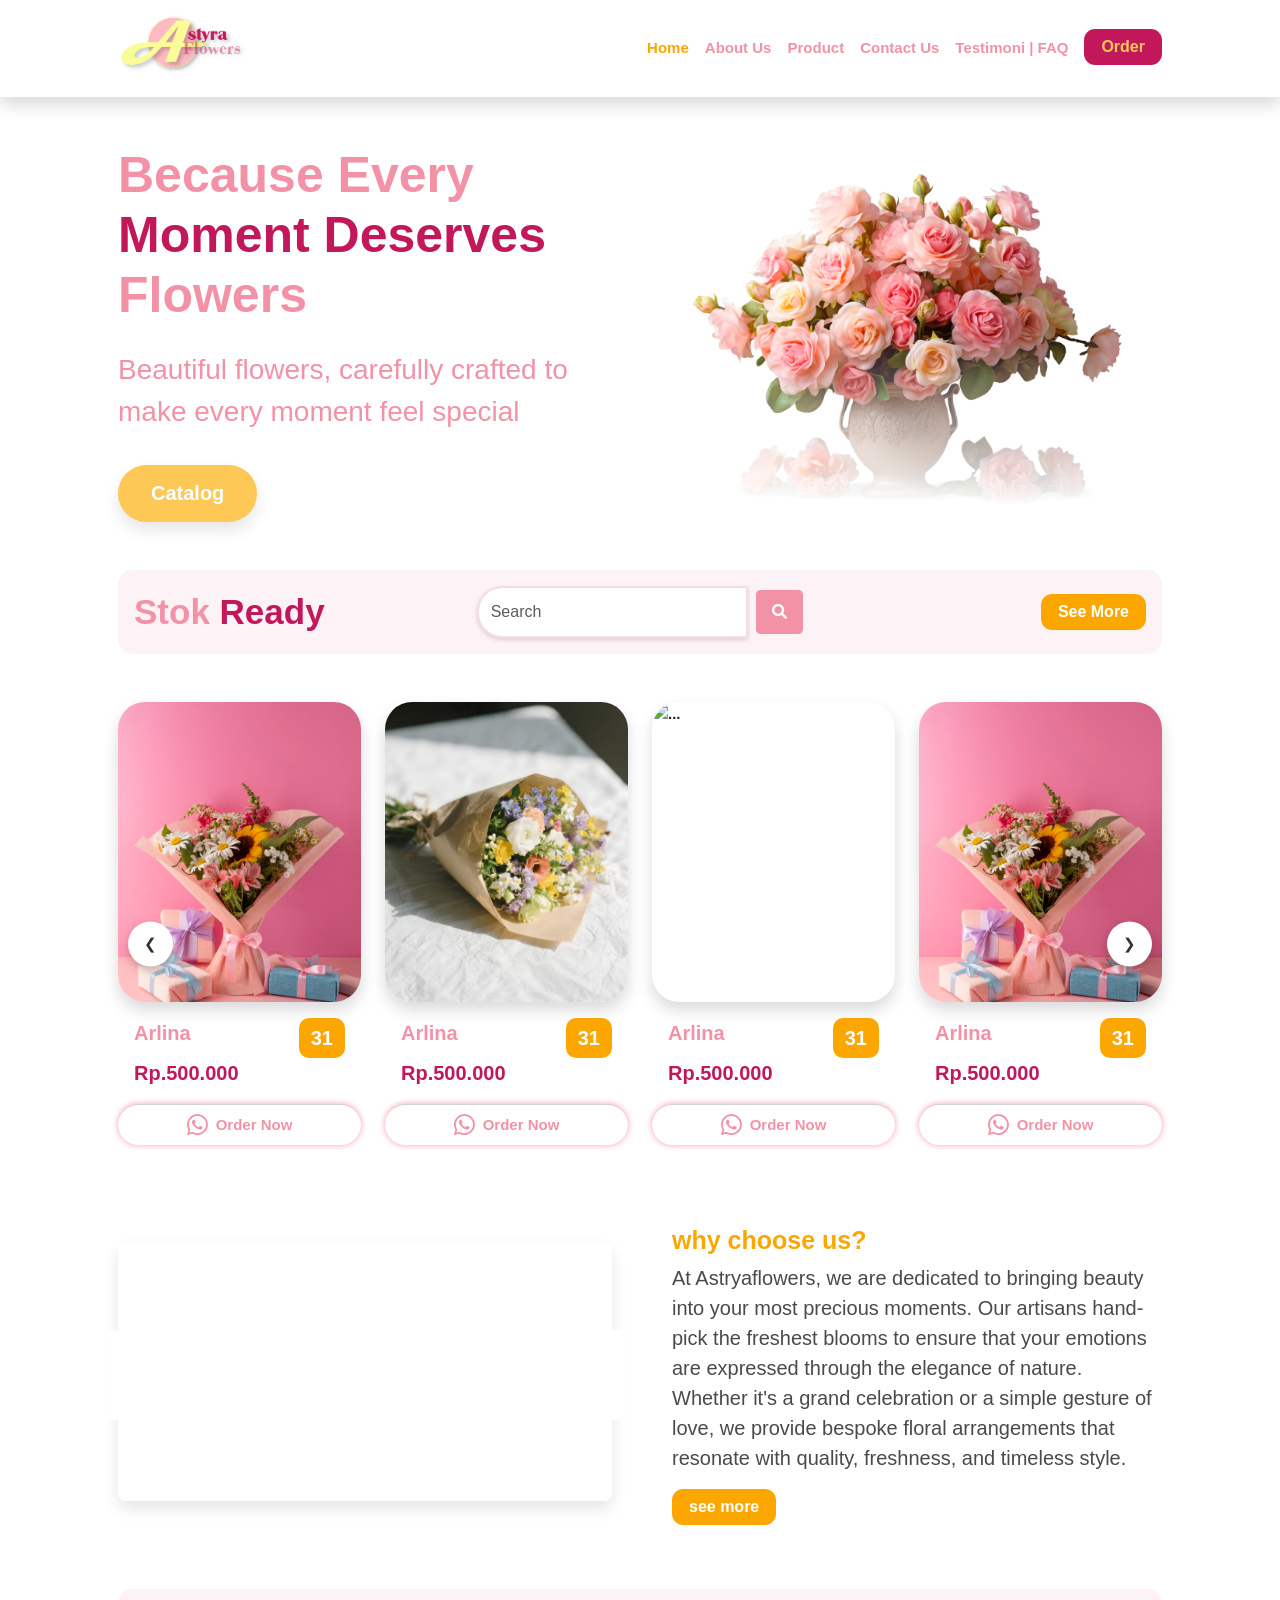
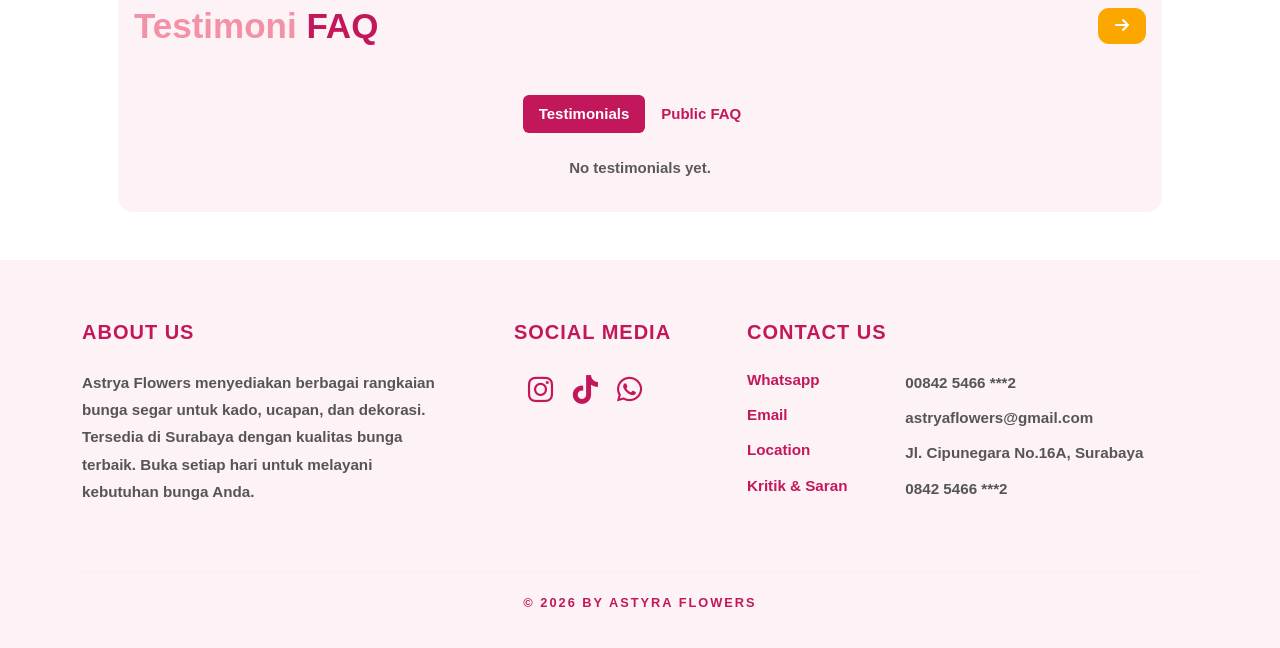
==== commit d1318849: "Update index.html" ====
--- a/index.html
+++ b/index.html
@@ -33,7 +33,7 @@
     <nav class="navbar navbar-expand-lg bg-body fixed-top sticky-top">
       <div class="container-lg px-sm-5">
         <img
-          src="assets/img/logo.png"
+          src="logo.png"
           alt="Logo"
           width="130"
           class="d-inline-block align-text-top"
